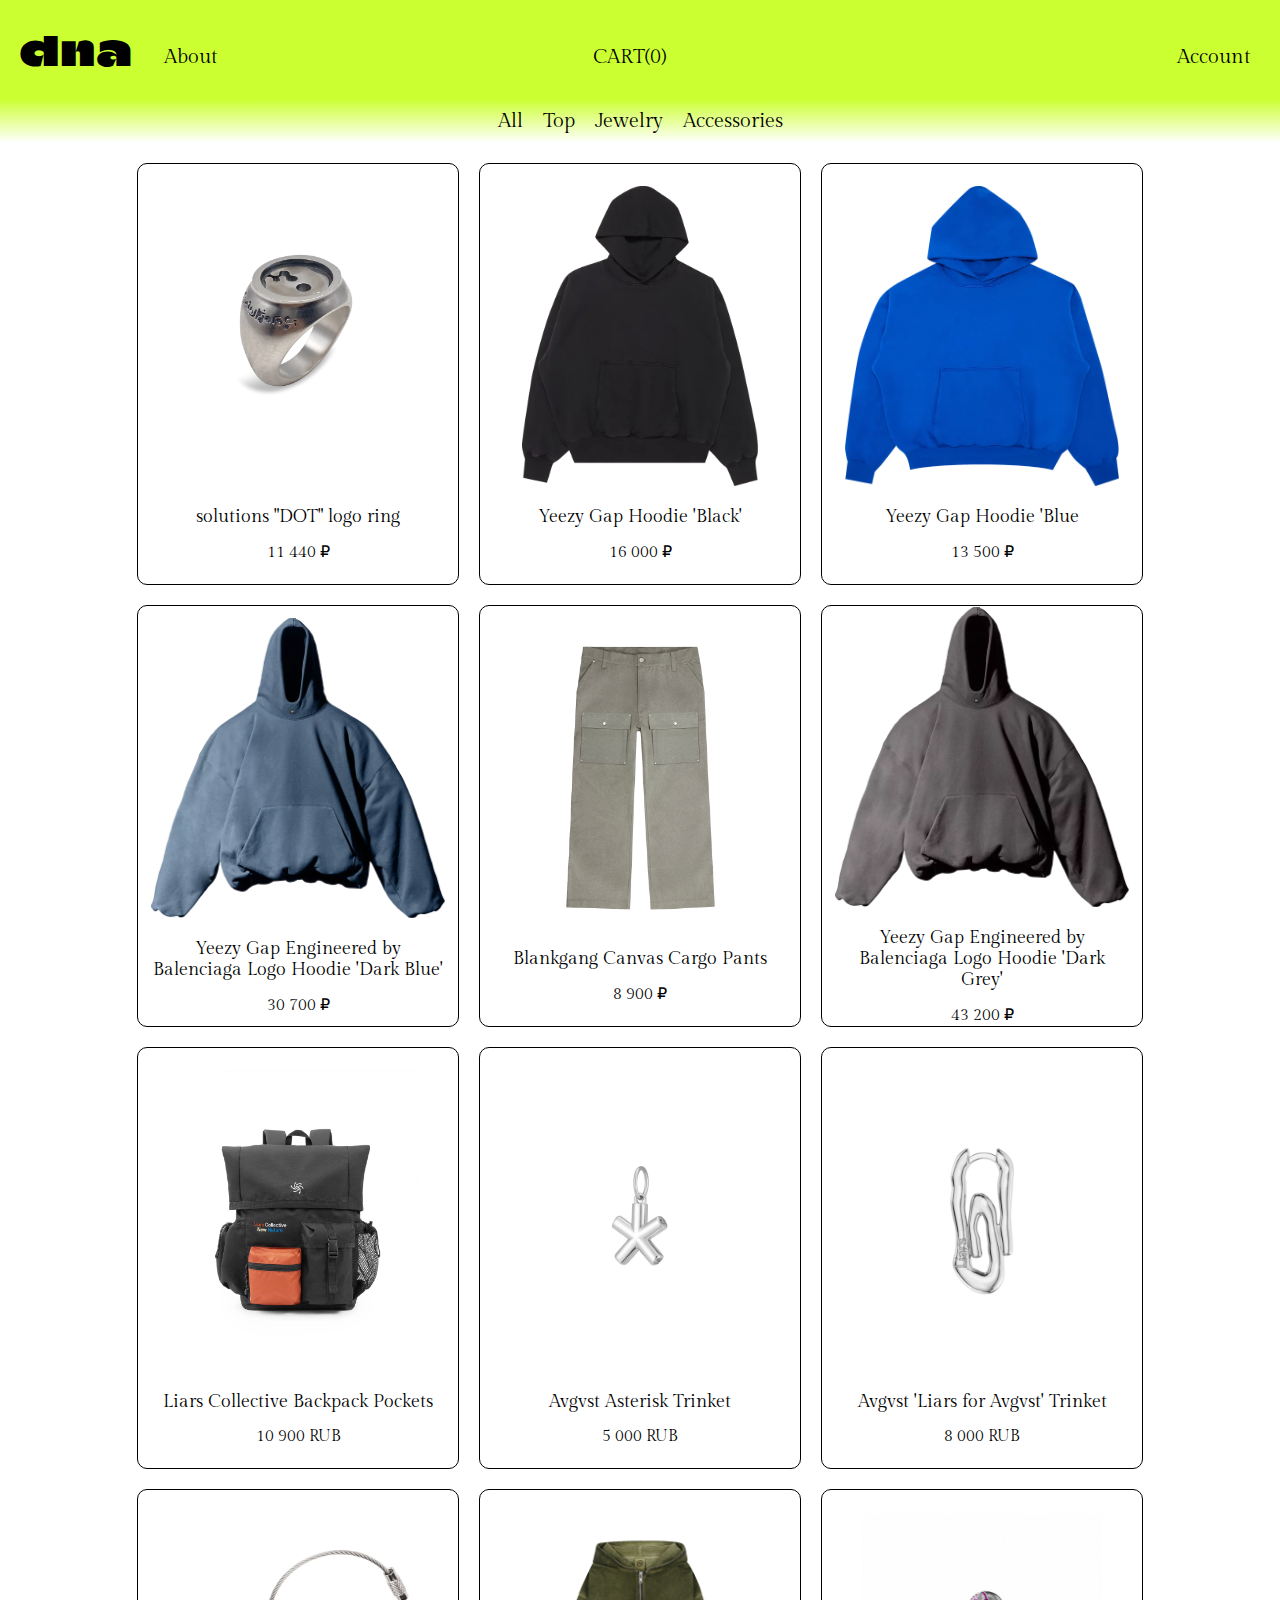
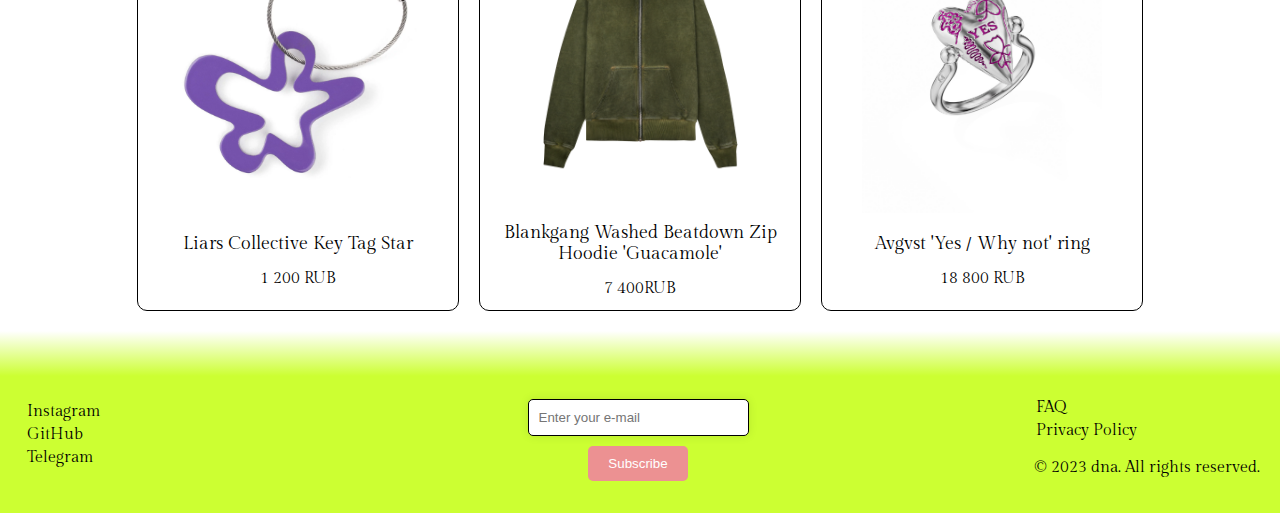
==== index.html @ d24fc2c5 "feat: add lab-2" ====
<!DOCTYPE html>
<html lang="ru">
<head>
    <link rel="stylesheet" href="css/style.css">
    <link rel="preconnect" href="https://fonts.googleapis.com">
    <link rel="preconnect" href="https://fonts.gstatic.com" crossorigin>
    <link href="https://fonts.googleapis.com/css2?family=Climate+Crisis&family=Gilda+Display&display=swap" rel="stylesheet">
    <meta charset="UTF-8">
    <meta name="description" content="dna clothing online store">
    <meta name="keywords" content="dna, clothing store, design, спб, clothes">
    <meta name="author" content="Daniil Kurepin">
    <title>dna</title>
</head>
    <body>
    <header class="header">
            <div class="header__logo">
                <a href="index.html">
                    <h1>dna</h1>
                </a>
            </div>
            <nav class="header__navbar">
                <a href="#" class="header__navbar_about">About</a>
                <a href="#" class="header__navbar_cart">CART(0)</a>
                <a href="#" class="header__navbar_account">Account</a>
            </nav>
    </header>
    <main>
        <nav class="main__navbar" align="center">
            <a href="#" class="main__navbar_all">All</a>
            <a href="#" class="main__navbar_top">Top</a>
            <a href="#" class="main__navbar_jewelry">Jewelry</a>
            <a href="#" class="main__navbar_accessories">Accessories </a>
        </nav>

        <div class="main__catalog">
            <div class="main__grid-list">
                <div class="main__grid-list_item">
                    <a href="#">
                        <img src="images/solutionsDotMainRing.webp" alt="Товар 1">
                    </a>
                    <h3>solutions "DOT" logo ring</h3>
                    <p>11 440 ₽</p>
                </div>
                <div class="main__grid-list_item">
                    <a href="#">
                        <img src="images/826446_00.png.webp" alt="Товар 2">
                    </a>
                    <h3>Yeezy Gap Hoodie 'Black'</h3>
                    <p>16 000 ₽</p>
                </div>
                <div class="main__grid-list_item">
                    <a href="#">
                        <img src="images/826447_00.png.webp" alt="Товар 3">
                    </a>
                    <h3>Yeezy Gap Hoodie 'Blue</h3>
                    <p>13 500 ₽</p>
                </div>
                <div class="main__grid-list_item">
                    <a href="#">
                        <img src="images/950492_00.png.webp" alt="Товар 4">
                    </a>
                    <h3>Yeezy Gap Engineered by Balenciaga Logo Hoodie 'Dark Blue'</h3>
                    <p>30 700 ₽</p>
                </div>
                <div class="main__grid-list_item">
                    <a href="#">
                        <img src="images/bgCargoPant.png" alt="Товар 4">
                    </a>
                    <h3>Blankgang Canvas Cargo Pants</h3>
                    <p>8 900 ₽</p>
                </div>
                <div class="main__grid-list_item">
                    <a href="#">
                        <img src="images/950494_00.png.webp" alt="Товар 4">
                    </a>
                    <h3>Yeezy Gap Engineered by Balenciaga Logo Hoodie 'Dark Grey'</h3>
                    <p>43 200 ₽</p>
                </div>
                <div class="main__grid-list_item">
                    <a href="#">
                        <img src="images/liarsBackPack.jpeg" alt="Товар 4">
                    </a>
                    <h3>Liars Collective Backpack Pockets</h3>
                    <p>10 900 RUB</p>
                </div>
                <div class="main__grid-list_item">
                    <a href="#">
                        <img src="images/jewAsterisk.webp" alt="Товар 4">
                    </a>
                    <h3>Avgvst Asterisk Trinket</h3>
                    <p>5 000 RUB</p>
                </div>
                <div class="main__grid-list_item">
                    <a href="#">
                        <img src="images/liarsEar.jpeg" alt="Товар 4">
                    </a>
                    <h3>Avgvst 'Liars for Avgvst' Trinket</h3>
                    <p>8 000 RUB</p>
                </div>
                <div class="main__grid-list_item">
                    <a href="#">
                        <img src="images/liarsKeyTag.jpeg" alt="Товар 4">
                    </a>
                    <h3>Liars Collective Key Tag Star</h3>
                    <p>1 200 RUB</p>
                </div>
                <div class="main__grid-list_item">
                    <a href="#">
                        <img src="images/bgHoodie.png" alt="Товар 4">
                    </a>
                    <h3>Blankgang Washed Beatdown Zip Hoodie 'Guacamole'</h3>
                    <p>7 400RUB</p>
                </div>
                <div class="main__grid-list_item">
                    <a href="#">
                        <img src="images/ringYes.jpeg" alt="Товар 4">
                    </a>
                    <h3>Avgvst 'Yes / Why not' ring</h3>
                    <p>18 800 RUB</p>
                </div>
                
            </div>
        </div>
    </main>
    <footer>
        <div class="footer__gradient"></div>
        <div class="footer">
            <div class="footer__social">
                <a href="#" class="footer__social_instagram">Instagram</a>
                <a href="#" class="footer__social_github">GitHub</a>
                <a href="#" class="footer__social_telegram">Telegram</a>
            </div>
            <div class="footer__newsletter">
                <form>
                    <input type="email" placeholder="Enter your e-mail">
                    <input type="submit" value="Subscribe">
                </form>
            </div>
            <div class="footer__info">
                <a href="#" class="footer__info_FAQ">FAQ</a>
                <a href="#" class="footer__info_privacy">Privacy Policy</a>
                <p>© 2023 dna. All rights reserved.</p>
            </div>
        </div>
    </footer>
    </body>
</html>
---- css/style.css ----
body {
    padding: 0;
    margin: 0;
    font-family: 'Gilda Display', serif;
    color: #000;
    font-size: 16px;
}
h1, h2, h3, h4, h5, h6 {
    padding: 0;
    margin: 0;
}

ul, li {
    display: block;
}
/* Header */
.header {
    display: flex;
    align-items: center;
    background-color: #ccff32;
    padding: 10px;
}

.header__logo {
    font-family: 'Climate Crisis', cursive;
    font-size: 20px;
    letter-spacing: 3px;
    color: #000;
    padding: 10px;
}

.header a {
    color: #000;
    font-size: 20px;
    text-decoration: none;
    display: inline-block;

}

.header__navbar {
    display: flex;
    width: 100%;
    padding: 10px 10px 10px 10px;
    justify-content: space-between;
    margin-top: 15px;

}

.header__navbar_about {
    padding: 10px;

}

.header__navbar_cart {
    padding: 10px;
    margin-right: 135px;
}

.header__navbar_account {
    padding: 10px;
}

.header__navbar a:hover {
    /*color: #ff69b4;*/
    color: #EC9192;
    transition: 0.2s;
}

.header__logo a {
    transition: 0.2s;
}

.header__logo a:hover {
    color: #EC9192;
    transform: scale(1.1);
}

/* Main */

.main {
    display: flex;
    align-items: center;
}

.main__navbar {
    background: linear-gradient(to bottom, #ccff32, #fff);
    display: flex;
    align-items: center;
    justify-content: center;
}

.main__navbar a {
    color: #000;
    font-size: 20px;
    text-decoration: none;
    display: inline-block;
    padding: 10px;
}

.main__navbar a:hover {
    color: #EC9192;
    transition: 0.2s;
}

.main__grid-list {
    display: flex;
    flex-wrap: wrap;
    padding: 10px;
    justify-content: center;
}

.main__grid-list_item img {
    width: auto;
    height: 300px;
    padding: 10px;
}

.main__grid-list_item {
    display: flex;
    flex-direction: column;
    align-items: center;
    justify-content: center;
    width: 300px;
    height: 400px;
    background-color: #fff;
    border: 1px solid #000;
    border-radius: 10px;
    margin: 10px;
    padding: 10px;
}

.main__grid-list_item h3 {
    font-size: 18px;
    font-weight: 400;
    padding: 5px;
    justify-content: space-between;
    text-align: center;
    color: #000;
    text-decoration: none;
}

.main__grid-list_item p {
    font-size: 16px;
    font-weight: 300;
    margin: 10px;
}

/* Footer */

.footer {
    display: flex;
    align-items: center;
    horiz-align: center;
    justify-content: space-between;
    background-color: #ccff32;
    padding: 10px;
}

.footer__gradient {
    background: linear-gradient(to top, #ccff32, #fff);
    display: flex;
    align-items: center;
    justify-content: center;
    width: 100%;
    height: 45px;
}

.footer__social {
    display: grid;
    padding: 10px;
    margin-bottom: 20px;
}

.footer__social a {
    color: #000;
    font-size: 16px;
    text-decoration: none;
    padding: 2px;
    font-weight: 400;
    margin-left: 5px;
}

.footer__social a:hover {
    color: #EC9192;
    transition: 0.2s;
}


.footer__newsletter {
    padding: 5px;
    margin-left: 140px;
}

.footer__newsletter form {
    display: flex;
    flex-direction: column;
    align-items: center;
}

.footer__newsletter input {
    margin-bottom: 10px;
}

.footer__newsletter input[type="email"] {
    width: 100%;
    padding: 10px;
    border: 1px solid #000;
    border-radius: 5px;
    box-shadow: 0 0 10px rgba(0,0,0,0.1);
}

.footer__newsletter input[type="submit"] {
    background-color: #EC9192;
    color: #fff;
    padding: 10px 20px;
    border: none;
    border-radius: 5px;
    cursor: pointer;
}

.footer__newsletter input[type="submit"]:hover {
    background-color: #000;
    transition: background-color 0.3s;
}

.footer__info {
    display: grid;
    padding: 10px;
}

.footer__info a {
    color: #000;
    font-size: 16px;
    text-decoration: none;
    padding: 2px;
    font-weight: 400;
}

.footer__info a:hover {
    color: #EC9192;
    transition: 0.2s;
}
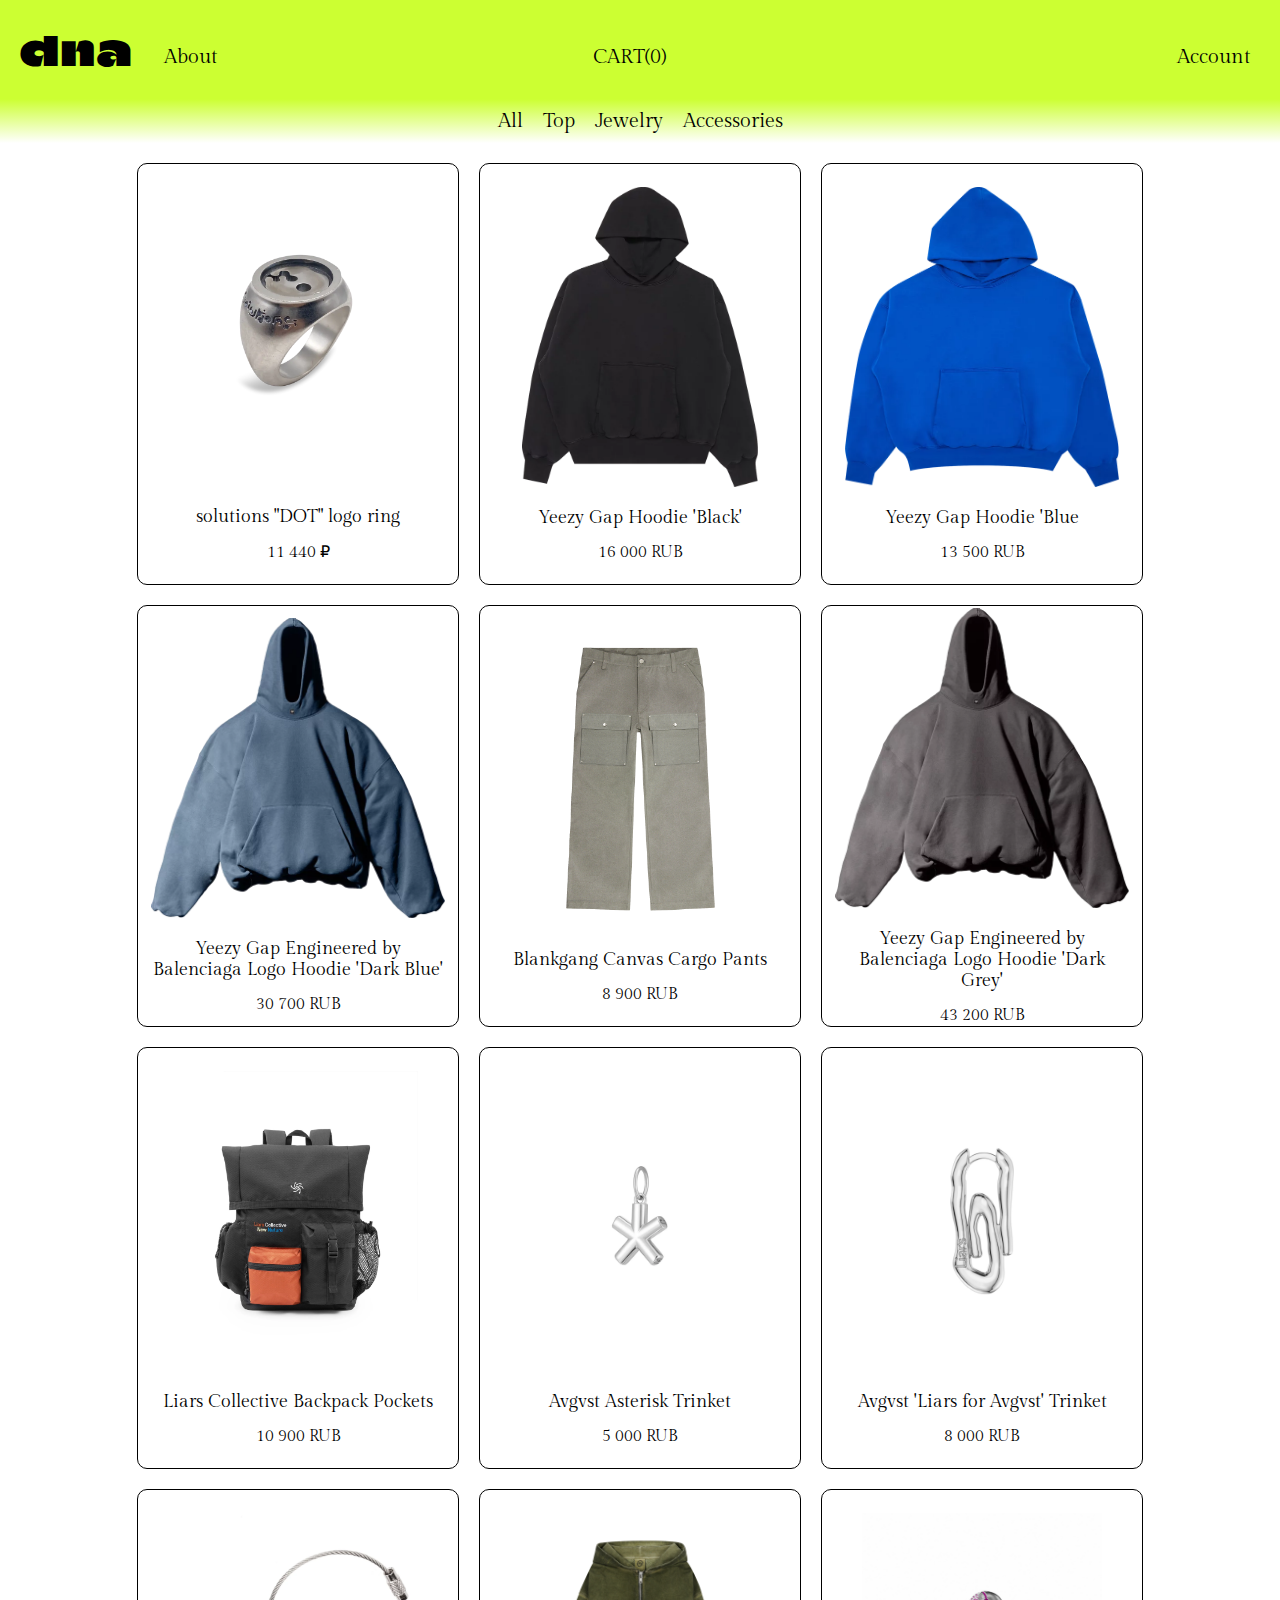
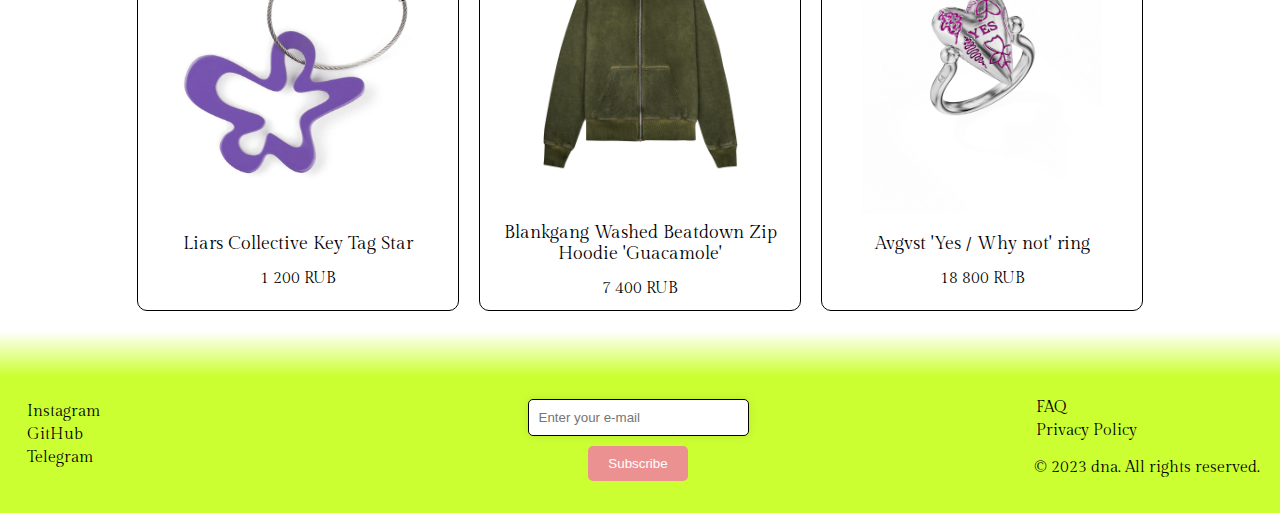
==== commit db02bbf2: "fix: units fixed in html" ====
--- a/index.html
+++ b/index.html
@@ -46,35 +46,35 @@
                         <img src="images/826446_00.png.webp" alt="Товар 2">
                     </a>
                     <h3>Yeezy Gap Hoodie 'Black'</h3>
-                    <p>16 000 ₽</p>
+                    <p>16 000 RUB</p>
                 </div>
                 <div class="main__grid-list_item">
                     <a href="#">
                         <img src="images/826447_00.png.webp" alt="Товар 3">
                     </a>
                     <h3>Yeezy Gap Hoodie 'Blue</h3>
-                    <p>13 500 ₽</p>
+                    <p>13 500 RUB</p>
                 </div>
                 <div class="main__grid-list_item">
                     <a href="#">
                         <img src="images/950492_00.png.webp" alt="Товар 4">
                     </a>
                     <h3>Yeezy Gap Engineered by Balenciaga Logo Hoodie 'Dark Blue'</h3>
-                    <p>30 700 ₽</p>
+                    <p>30 700 RUB</p>
                 </div>
                 <div class="main__grid-list_item">
                     <a href="#">
                         <img src="images/bgCargoPant.png" alt="Товар 4">
                     </a>
                     <h3>Blankgang Canvas Cargo Pants</h3>
-                    <p>8 900 ₽</p>
+                    <p>8 900 RUB</p>
                 </div>
                 <div class="main__grid-list_item">
                     <a href="#">
                         <img src="images/950494_00.png.webp" alt="Товар 4">
                     </a>
                     <h3>Yeezy Gap Engineered by Balenciaga Logo Hoodie 'Dark Grey'</h3>
-                    <p>43 200 ₽</p>
+                    <p>43 200 RUB</p>
                 </div>
                 <div class="main__grid-list_item">
                     <a href="#">
@@ -109,7 +109,7 @@
                         <img src="images/bgHoodie.png" alt="Товар 4">
                     </a>
                     <h3>Blankgang Washed Beatdown Zip Hoodie 'Guacamole'</h3>
-                    <p>7 400RUB</p>
+                    <p>7 400 RUB</p>
                 </div>
                 <div class="main__grid-list_item">
                     <a href="#">
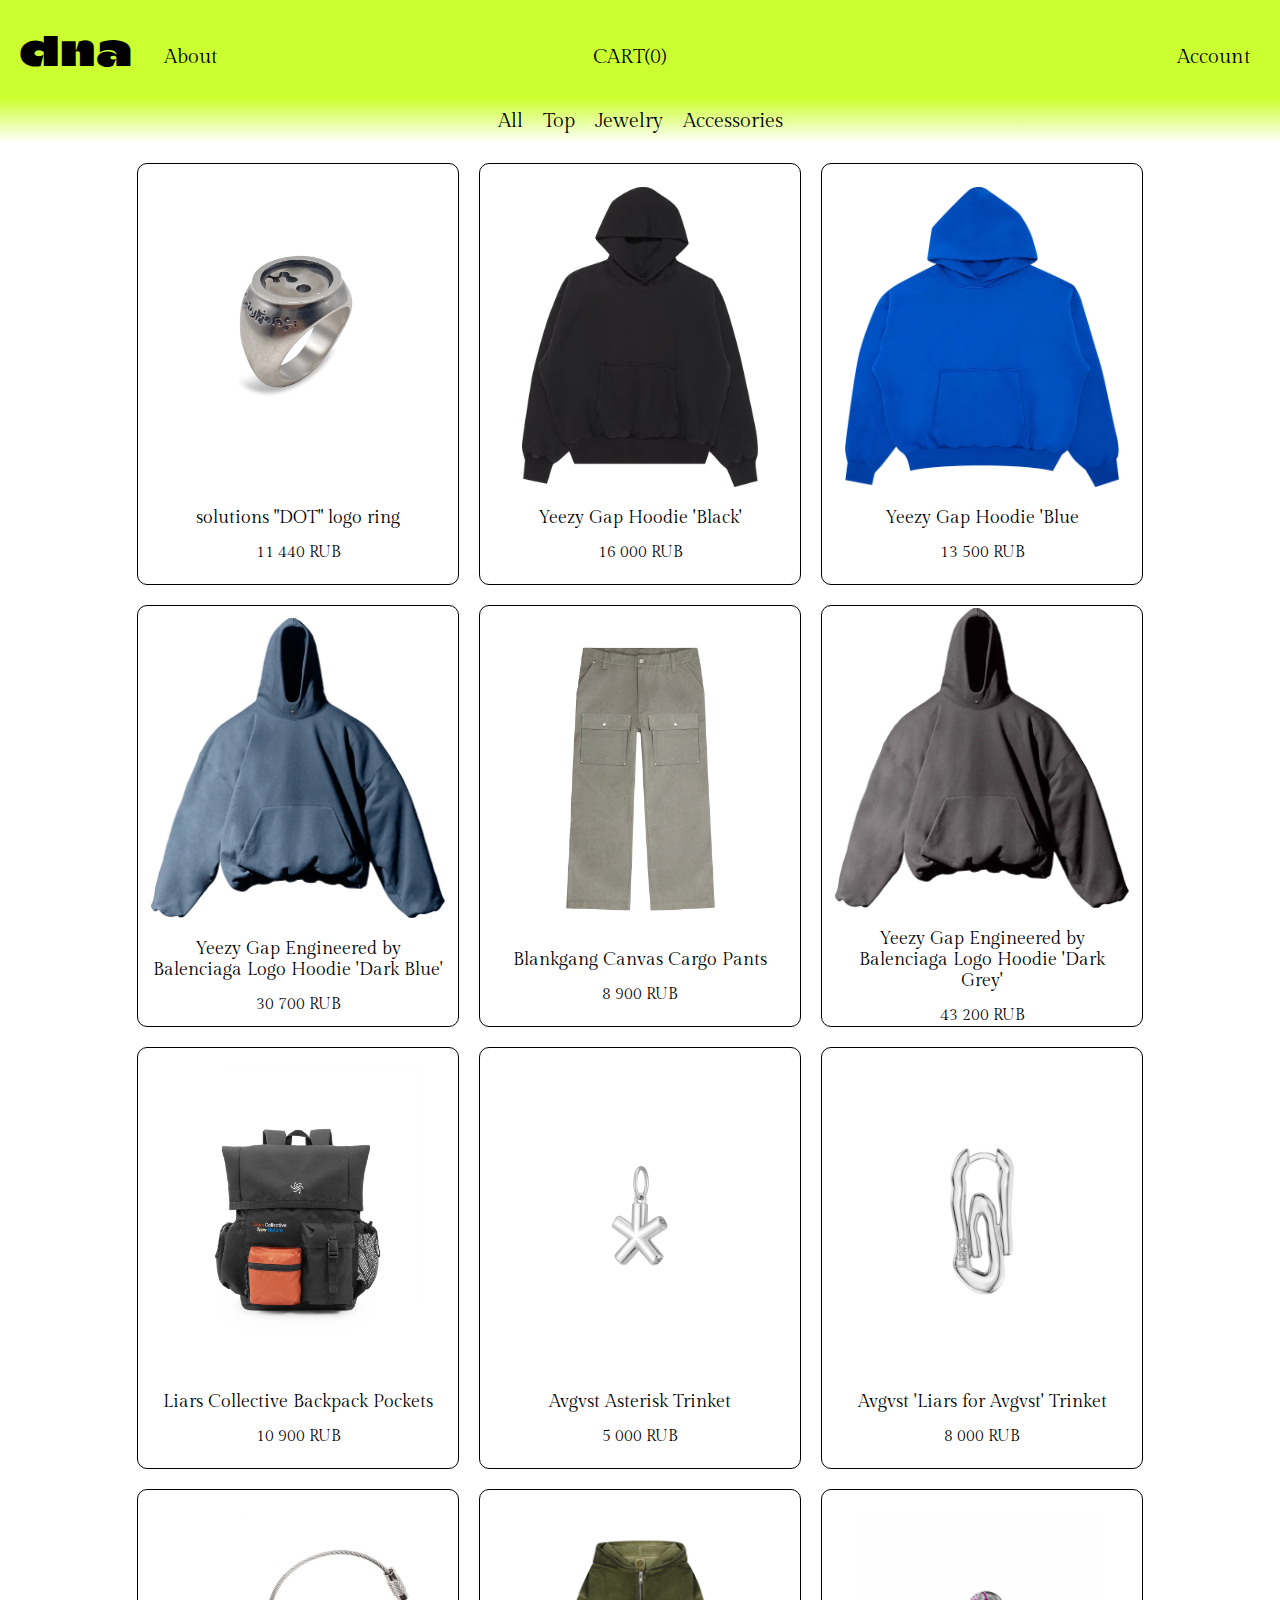
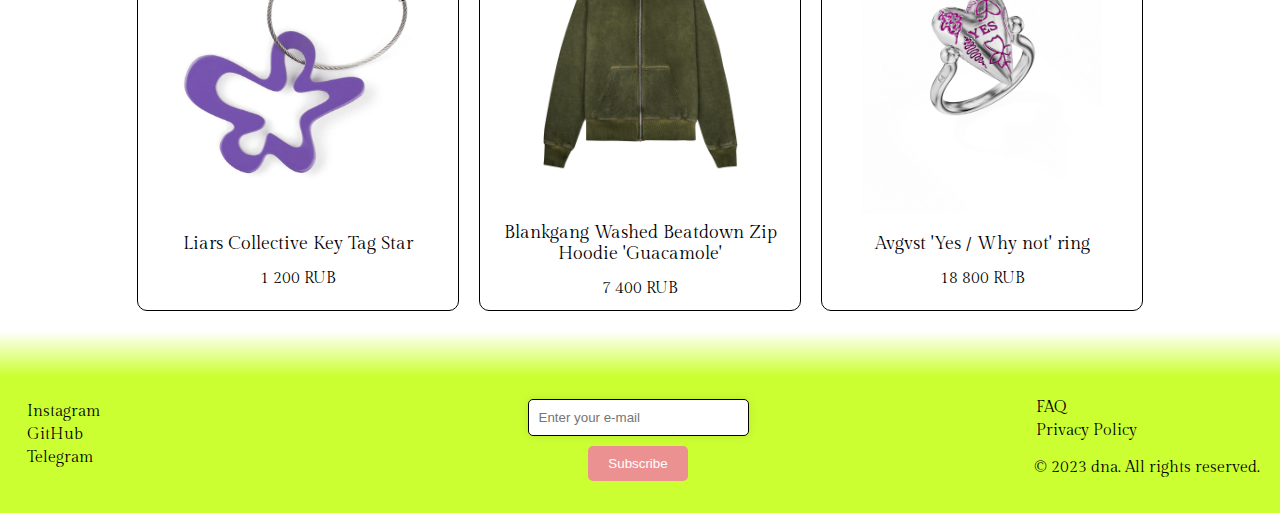
==== commit f612c0c7: "fix: fix lab-2 html" ====
--- a/index.html
+++ b/index.html
@@ -39,7 +39,7 @@
                         <img src="images/solutionsDotMainRing.webp" alt="Товар 1">
                     </a>
                     <h3>solutions "DOT" logo ring</h3>
-                    <p>11 440 ₽</p>
+                    <p>11 440 RUB</p>
                 </div>
                 <div class="main__grid-list_item">
                     <a href="#">
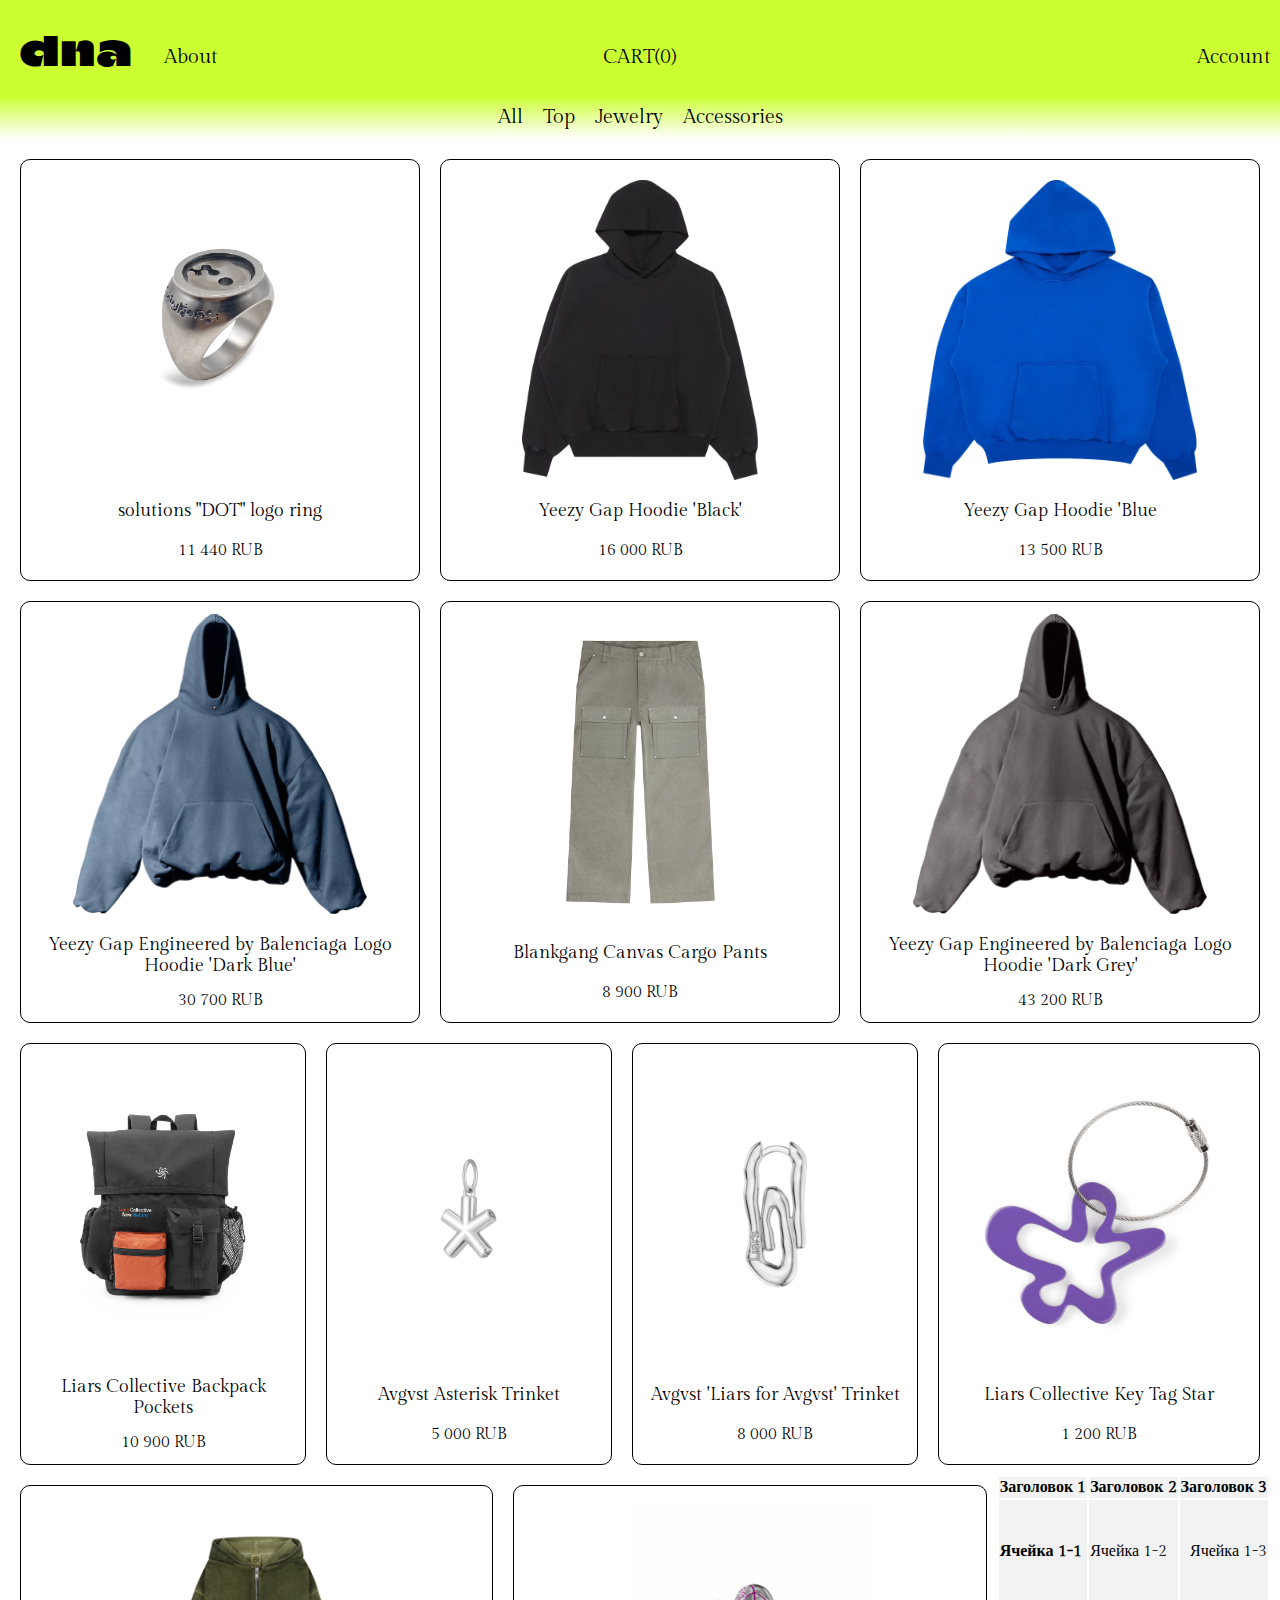
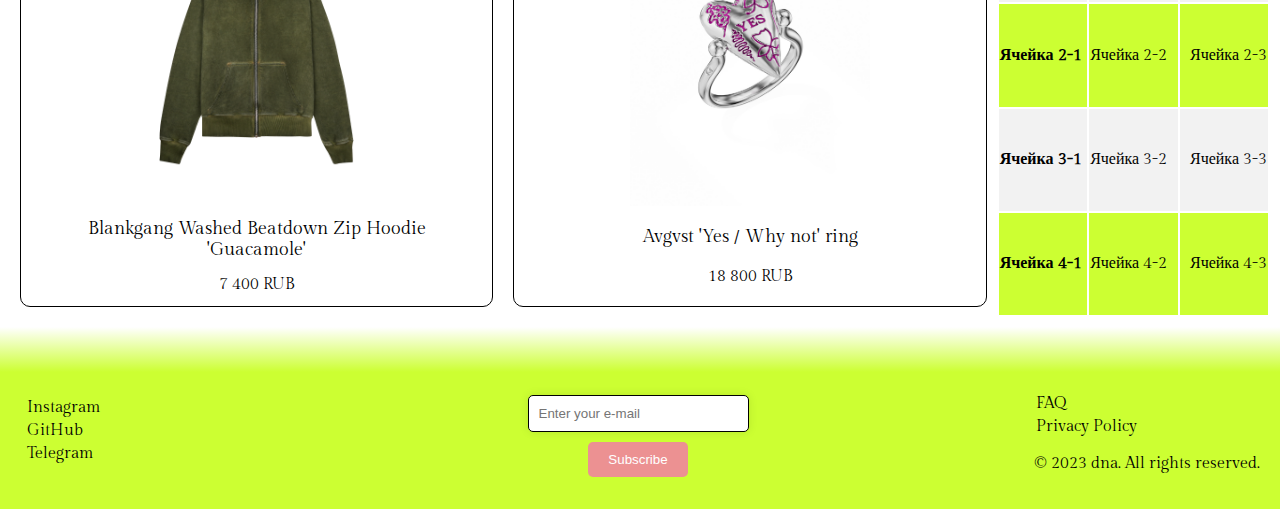
==== commit e329d145: "fix: added table nts and pos abs lab-3" ====
--- a/index.html
+++ b/index.html
@@ -118,7 +118,39 @@
                     <h3>Avgvst 'Yes / Why not' ring</h3>
                     <p>18 800 RUB</p>
                 </div>
-                
+
+                <table>
+                    <thead>
+                    <tr>
+                        <th>Заголовок 1</th>
+                        <th>Заголовок 2</th>
+                        <th>Заголовок 3</th>
+                    </tr>
+                    </thead>
+                    <tbody>
+                    <tr>
+                        <td>Ячейка 1-1</td>
+                        <td>Ячейка 1-2</td>
+                        <td>Ячейка 1-3</td>
+                    </tr>
+                    <tr>
+                        <td>Ячейка 2-1</td>
+                        <td>Ячейка 2-2</td>
+                        <td>Ячейка 2-3</td>
+                    </tr>
+                    <tr>
+                        <td>Ячейка 3-1</td>
+                        <td>Ячейка 3-2</td>
+                        <td>Ячейка 3-3</td>
+                    </tr>
+                    <tr>
+                    <td>Ячейка 4-1</td>
+                        <td>Ячейка 4-2</td>
+                        <td>Ячейка 4-3</td>
+                    </tr>
+                    </tbody>
+                </table>
+
             </div>
         </div>
     </main>
--- a/css/style.css
+++ b/css/style.css
@@ -1,3 +1,102 @@
+@media screen and (max-width: 768px) {
+    .header__navbar_about {
+        display: none;
+    }
+
+    .header__navbar_cart {
+        margin-right: 50px;
+    }
+
+    .header__navbar_account {
+        display: none;
+    }
+
+    .main__grid-list_item {
+        width: 50%;
+        height: auto;
+    }
+
+    .main__grid-list_item img {
+        width: 50%;
+        height: auto;
+        position: relative;
+    }
+
+    .footer__newsletter {
+        margin-left: 0;
+        margin-right: 0;
+    }
+
+    .footer__info {
+        grid-template-columns: repeat(2, 1fr);
+        grid-template-rows: repeat(2, auto);
+        grid-gap: 10px;
+    }
+}
+
+@media only screen and (max-width: 768px) {
+    .footer__social,
+    .footer__newsletter,
+    .footer__info {
+        display: flex;
+        flex-wrap: wrap;
+        justify-content: center;
+        align-items: center;
+        padding: 5px;
+    }
+
+    .footer__social a,
+    .footer__info a {
+        font-size: 14px;
+    }
+
+    .footer__newsletter {
+        margin-top: 10px;
+        margin-left: 0;
+        margin-right: 0;
+        width: 100%;
+    }
+
+    .footer__newsletter form {
+        width: 50%;
+    }
+
+    .footer__newsletter input[type="email"] {
+        width: 100%;
+        font-size: 14px;
+        padding: 5px;
+    }
+
+    .footer__newsletter input[type="submit"] {
+        padding: 5px 10px;
+        font-size: 14px;
+    }
+
+    .footer__info {
+        grid-template-columns: repeat(1, 1fr);
+        grid-gap: 10px;
+        margin-top: 10px;
+        margin-bottom: 10px;
+    }
+}
+
+@media screen and (max-width: 480px) {
+    .header__navbar_cart {
+        display: none;
+    }
+
+    .footer__newsletter {
+        margin-left: 0;
+        margin-right: 0;
+    }
+
+    .footer__info {
+        grid-template-columns: repeat(1, 1fr);
+        grid-template-rows: repeat(4, auto);
+        grid-gap: 10px;
+    }
+}
+
 body {
     padding: 0;
     margin: 0;
@@ -13,8 +112,14 @@
 ul, li {
     display: block;
 }
+
 /* Header */
 .header {
+    position: fixed;
+    top: 0;
+    left: 0;
+    width: 100%;
+
     display: flex;
     align-items: center;
     background-color: #ccff32;
@@ -83,6 +188,7 @@
 }
 
 .main__navbar {
+    margin-top: 95px;
     background: linear-gradient(to bottom, #ccff32, #fff);
     display: flex;
     align-items: center;
@@ -116,6 +222,7 @@
 }
 
 .main__grid-list_item {
+    flex: 1;
     display: flex;
     flex-direction: column;
     align-items: center;
@@ -130,6 +237,7 @@
 }
 
 .main__grid-list_item h3 {
+    flex: 1;
     font-size: 18px;
     font-weight: 400;
     padding: 5px;
@@ -144,6 +252,32 @@
     font-weight: 300;
     margin: 10px;
 }
+/* Применить стиль к каждой нечетной строке таблицы */
+.table {
+    border-collapse: collapse;
+    width: 100%;
+}
+tr {
+    border: 1px solid #000;
+}
+tr:nth-child(odd) {
+    background-color: #f2f2f2;
+}
+
+/* Применить стиль к каждой четной строке таблицы */
+tr:nth-child(even) {
+    background-color: #ccff32;
+}
+
+/* Применить стиль к первой ячейке каждой строки таблицы */
+td:first-child {
+    font-weight: bold;
+}
+
+/* Применить стиль к последней ячейке каждой строки таблицы */
+td:last-child {
+    text-align: right;
+}
 
 /* Footer */
 
@@ -154,6 +288,7 @@
     justify-content: space-between;
     background-color: #ccff32;
     padding: 10px;
+    height: auto;
 }
 
 .footer__gradient {
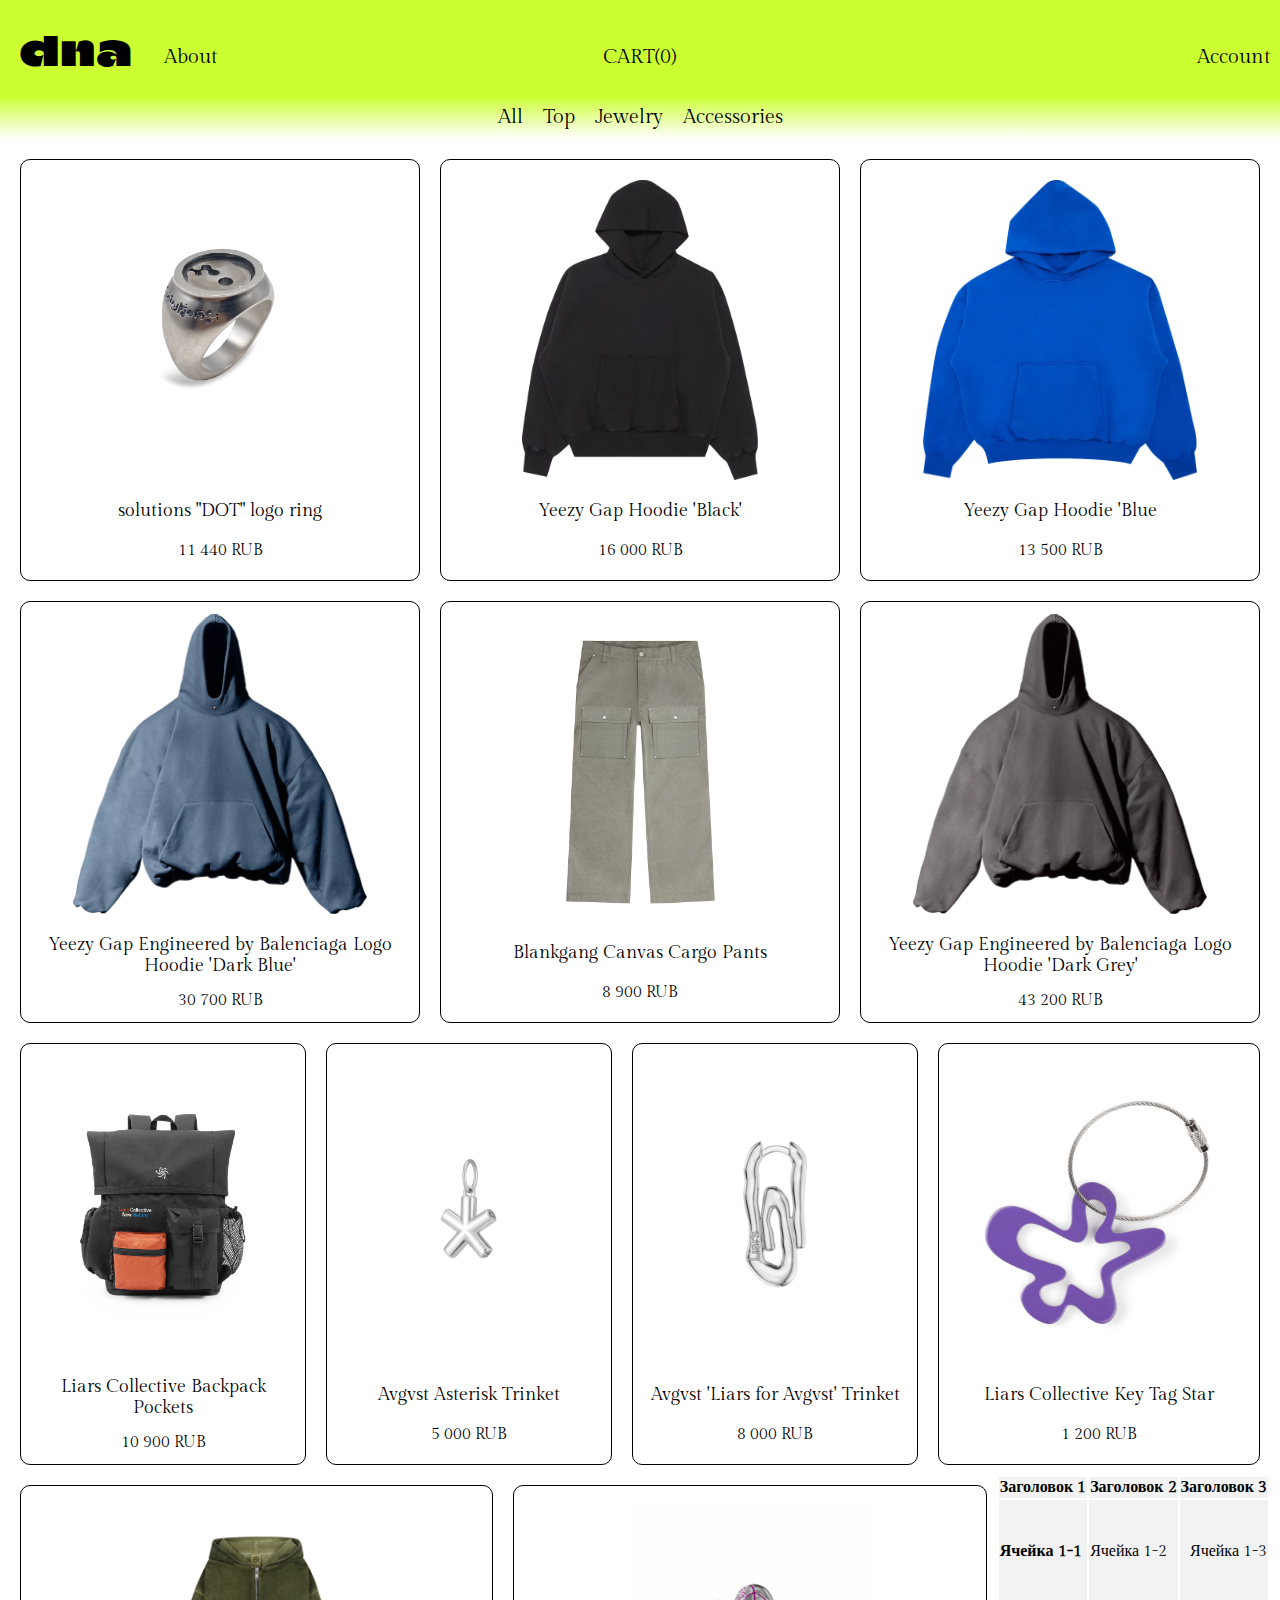
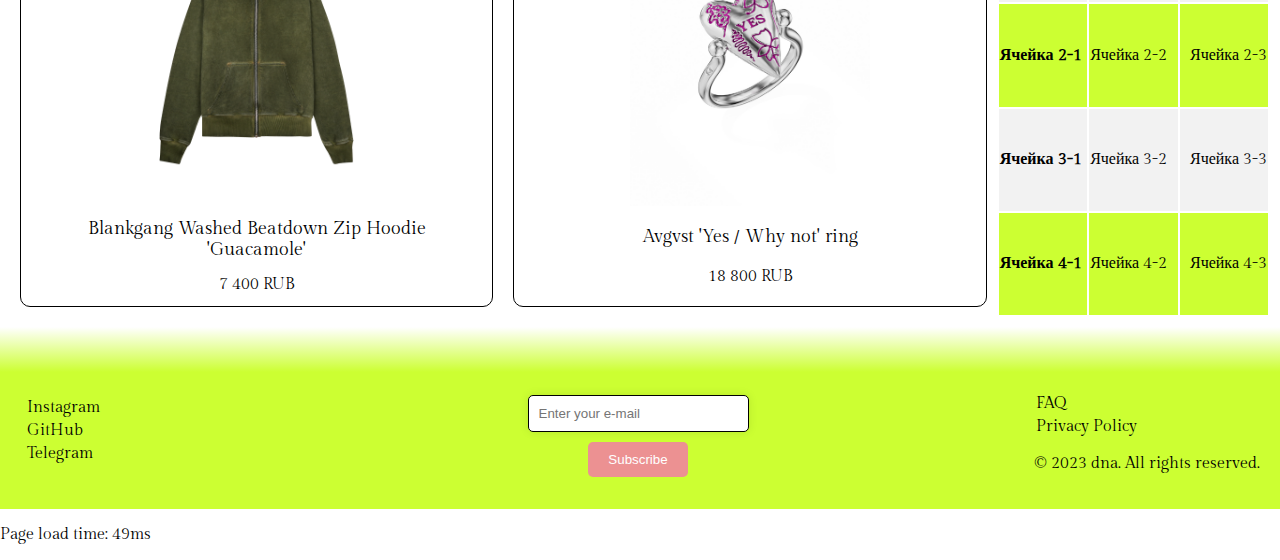
==== commit 6e75a313: "feat: add lab-4" ====
--- a/index.html
+++ b/index.html
@@ -5,6 +5,9 @@
     <link rel="preconnect" href="https://fonts.googleapis.com">
     <link rel="preconnect" href="https://fonts.gstatic.com" crossorigin>
     <link href="https://fonts.googleapis.com/css2?family=Climate+Crisis&family=Gilda+Display&display=swap" rel="stylesheet">
+    <script src="scripts/loadTime.js"></script>
+    <script src="scripts/autoTopScrollButton.js"></script>
+    <script defer src="scripts/activePage.js"></script>
     <meta charset="UTF-8">
     <meta name="description" content="dna clothing online store">
     <meta name="keywords" content="dna, clothing store, design, спб, clothes">
@@ -12,6 +15,9 @@
     <title>dna</title>
 </head>
     <body>
+    <div id="progress">
+        <span id="progress-value">&#8593;</span>
+    </div>
     <header class="header">
             <div class="header__logo">
                 <a href="index.html">
@@ -19,9 +25,9 @@
                 </a>
             </div>
             <nav class="header__navbar">
-                <a href="#" class="header__navbar_about">About</a>
-                <a href="#" class="header__navbar_cart">CART(0)</a>
-                <a href="#" class="header__navbar_account">Account</a>
+                <a href="about.html" class="header__navbar_about">About</a>
+                <a href="cart.html" class="header__navbar_cart">CART(0)</a>
+                <a href="account.html" class="header__navbar_account">Account</a>
             </nav>
     </header>
     <main>
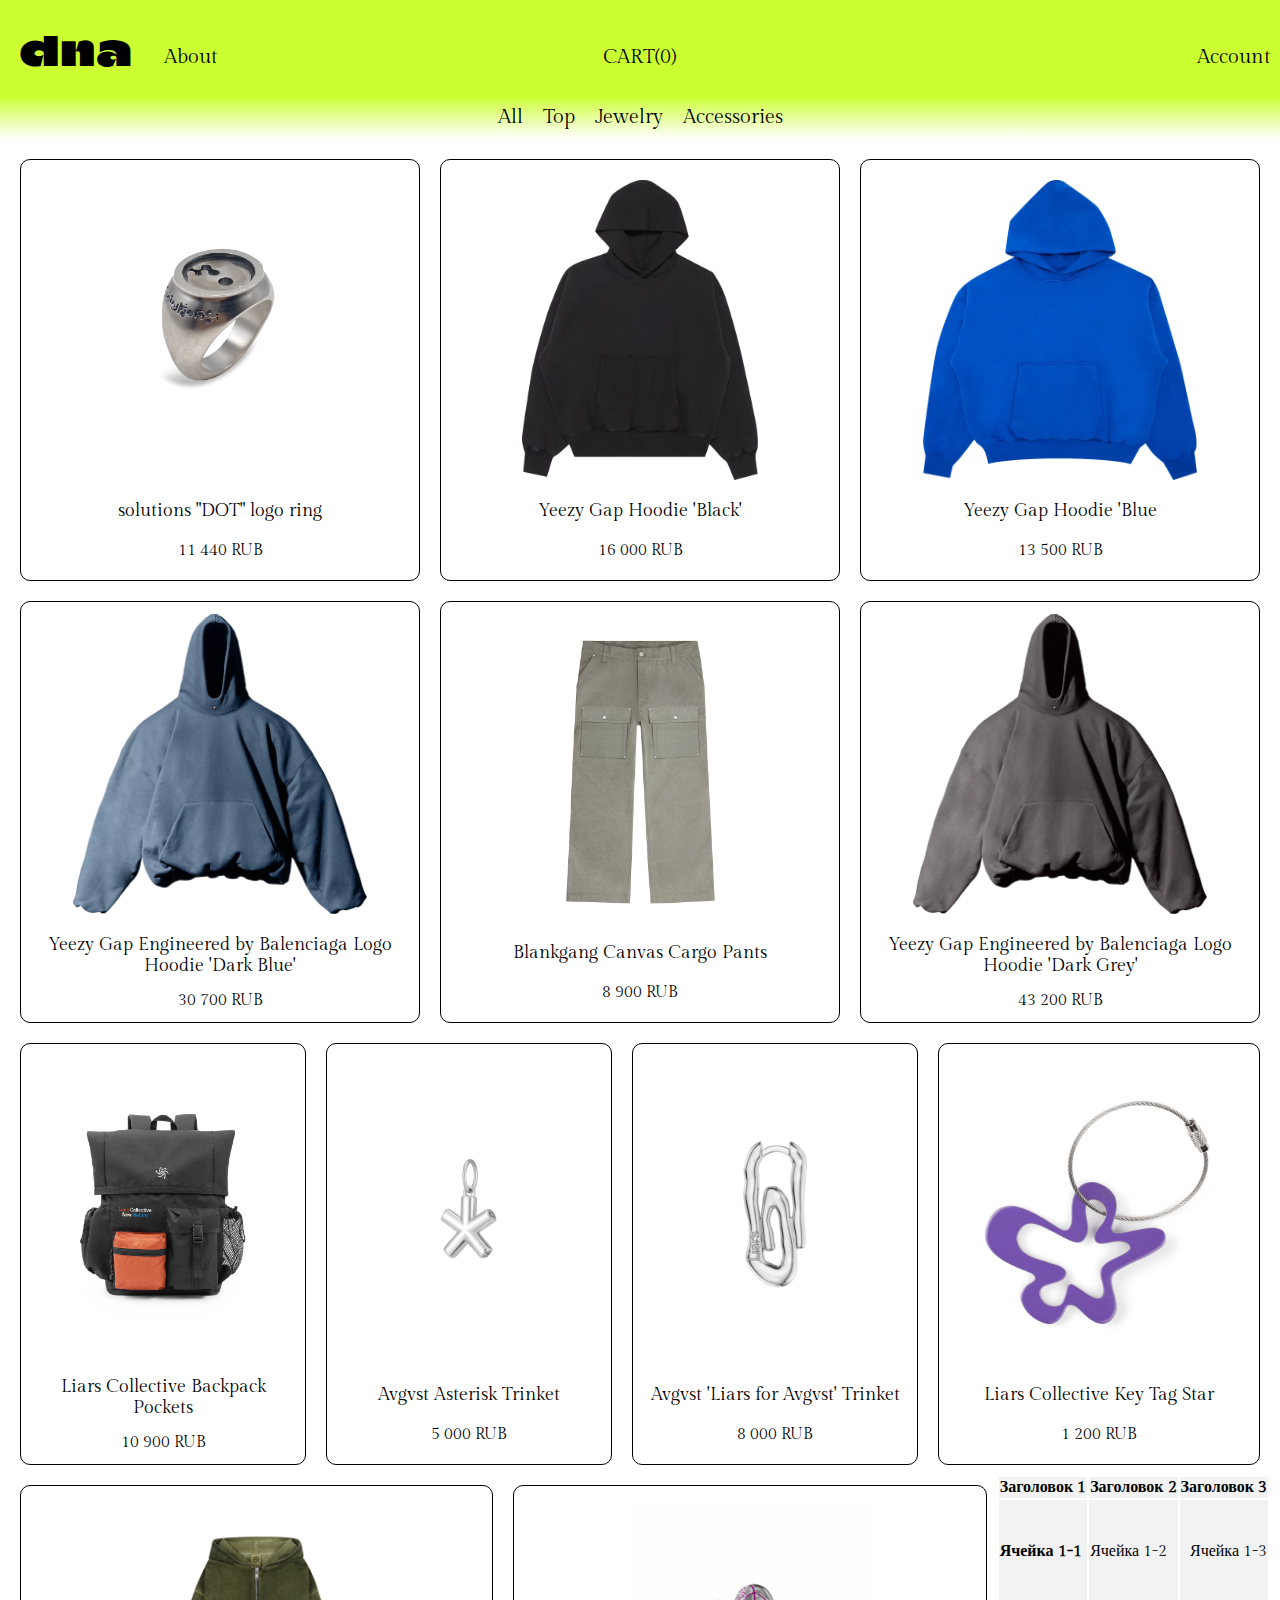
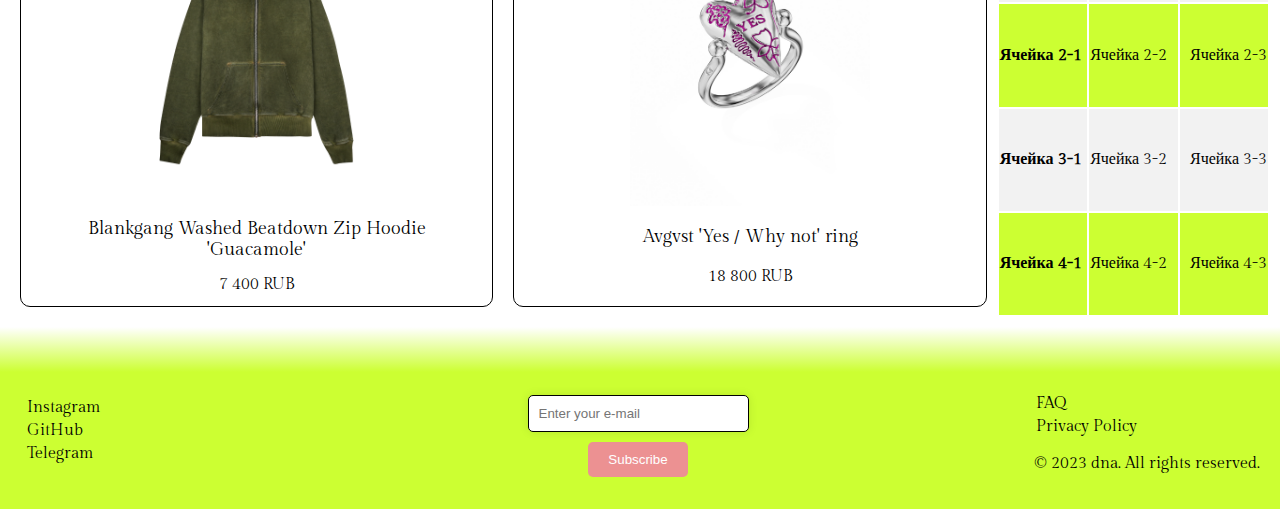
==== commit dbe42c9f: "Merge pull request #3 from DKurepin/lab-3" ====
--- a/index.html
+++ b/index.html
@@ -5,9 +5,6 @@
     <link rel="preconnect" href="https://fonts.googleapis.com">
     <link rel="preconnect" href="https://fonts.gstatic.com" crossorigin>
     <link href="https://fonts.googleapis.com/css2?family=Climate+Crisis&family=Gilda+Display&display=swap" rel="stylesheet">
-    <script src="scripts/loadTime.js"></script>
-    <script src="scripts/autoTopScrollButton.js"></script>
-    <script defer src="scripts/activePage.js"></script>
     <meta charset="UTF-8">
     <meta name="description" content="dna clothing online store">
     <meta name="keywords" content="dna, clothing store, design, спб, clothes">
@@ -15,9 +12,6 @@
     <title>dna</title>
 </head>
     <body>
-    <div id="progress">
-        <span id="progress-value">&#8593;</span>
-    </div>
     <header class="header">
             <div class="header__logo">
                 <a href="index.html">
@@ -25,9 +19,9 @@
                 </a>
             </div>
             <nav class="header__navbar">
-                <a href="about.html" class="header__navbar_about">About</a>
-                <a href="cart.html" class="header__navbar_cart">CART(0)</a>
-                <a href="account.html" class="header__navbar_account">Account</a>
+                <a href="#" class="header__navbar_about">About</a>
+                <a href="#" class="header__navbar_cart">CART(0)</a>
+                <a href="#" class="header__navbar_account">Account</a>
             </nav>
     </header>
     <main>
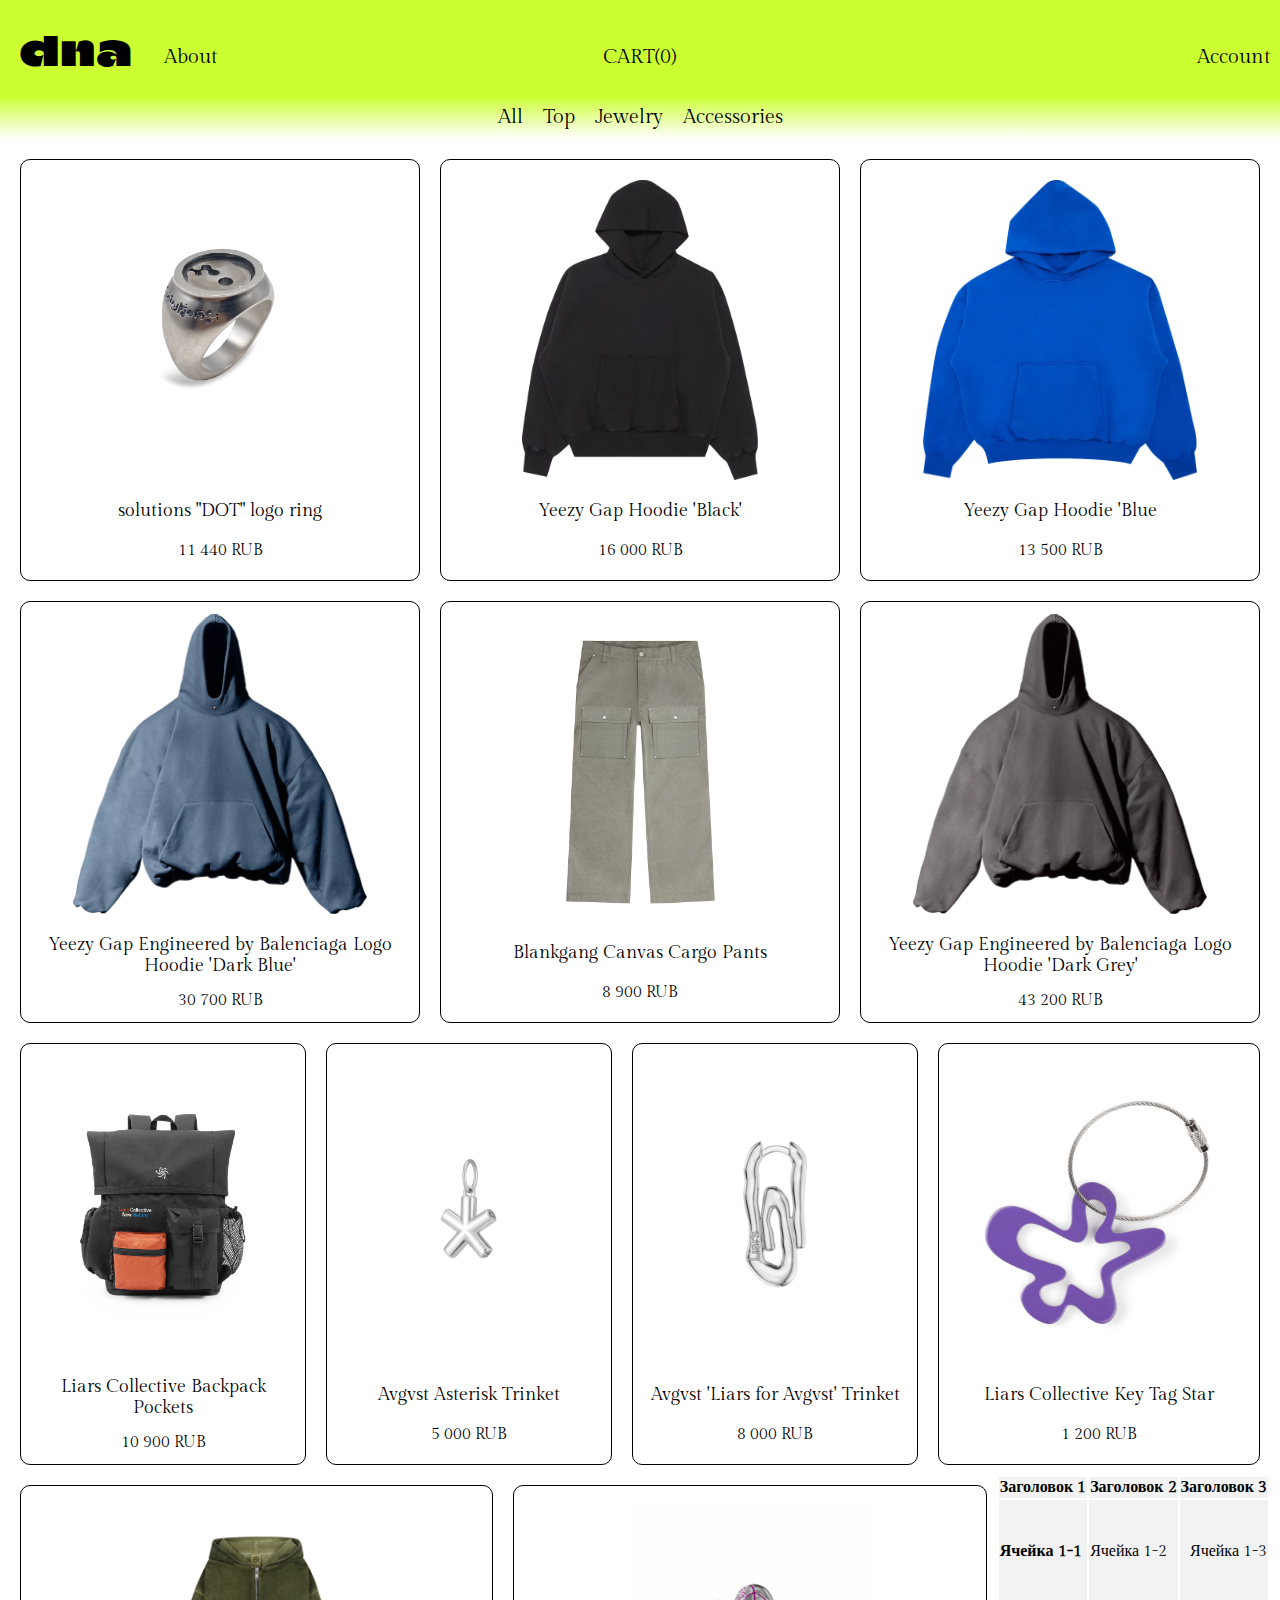
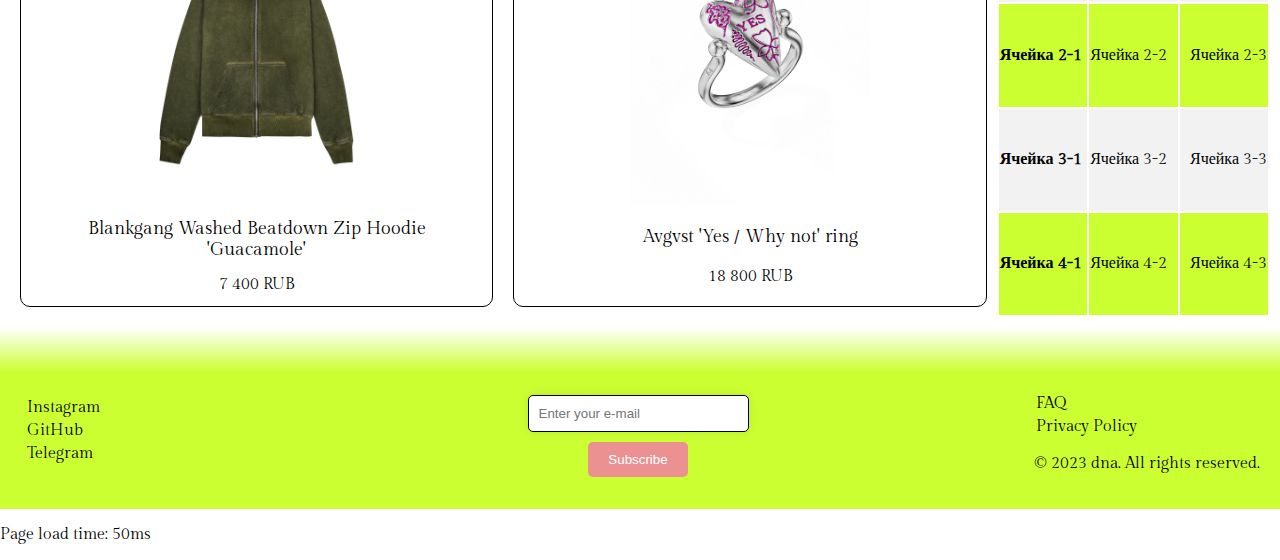
==== commit 617c20b4: "Merge pull request #5 from DKurepin/lab-4" ====
--- a/index.html
+++ b/index.html
@@ -5,6 +5,9 @@
     <link rel="preconnect" href="https://fonts.googleapis.com">
     <link rel="preconnect" href="https://fonts.gstatic.com" crossorigin>
     <link href="https://fonts.googleapis.com/css2?family=Climate+Crisis&family=Gilda+Display&display=swap" rel="stylesheet">
+    <script src="scripts/loadTime.js"></script>
+    <script src="scripts/autoTopScrollButton.js"></script>
+    <script defer src="scripts/activePage.js"></script>
     <meta charset="UTF-8">
     <meta name="description" content="dna clothing online store">
     <meta name="keywords" content="dna, clothing store, design, спб, clothes">
@@ -12,6 +15,9 @@
     <title>dna</title>
 </head>
     <body>
+    <div id="progress">
+        <span id="progress-value">&#8593;</span>
+    </div>
     <header class="header">
             <div class="header__logo">
                 <a href="index.html">
@@ -19,9 +25,9 @@
                 </a>
             </div>
             <nav class="header__navbar">
-                <a href="#" class="header__navbar_about">About</a>
-                <a href="#" class="header__navbar_cart">CART(0)</a>
-                <a href="#" class="header__navbar_account">Account</a>
+                <a href="about.html" class="header__navbar_about">About</a>
+                <a href="cart.html" class="header__navbar_cart">CART(0)</a>
+                <a href="account.html" class="header__navbar_account">Account</a>
             </nav>
     </header>
     <main>
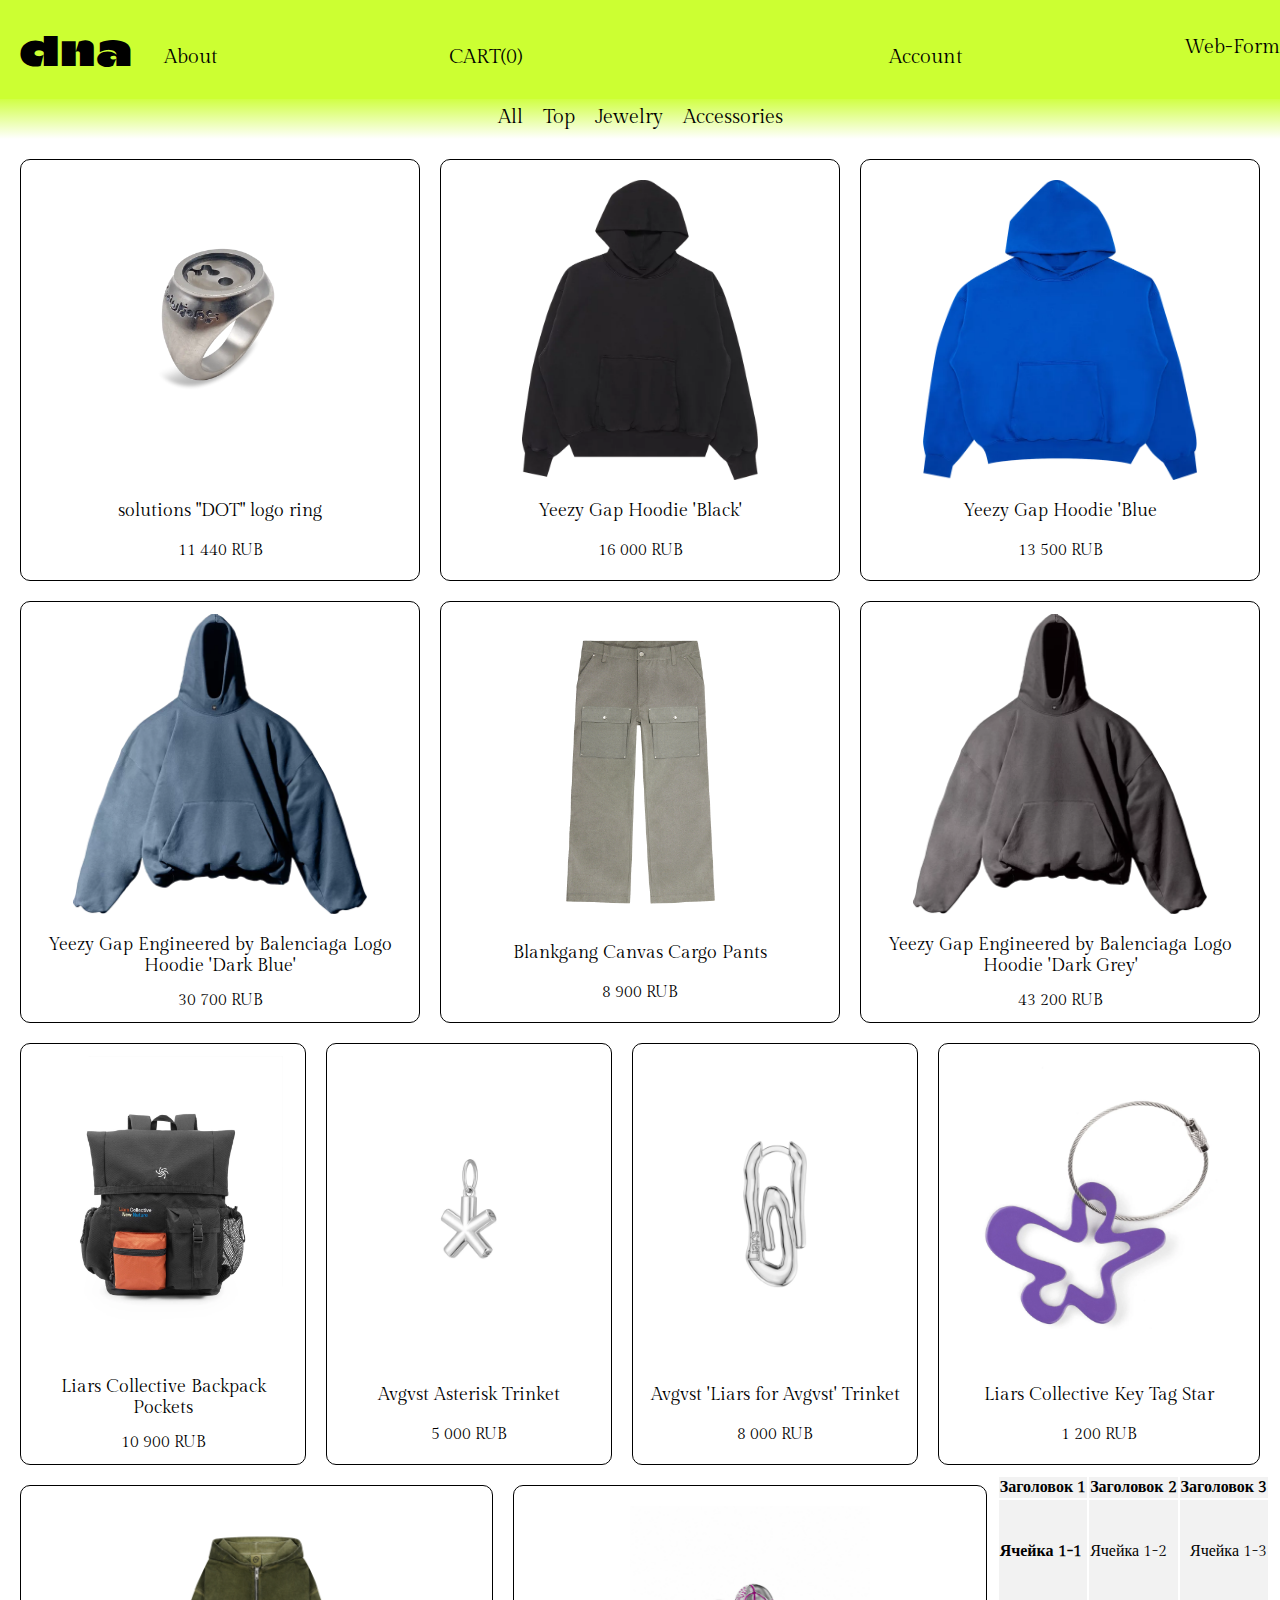
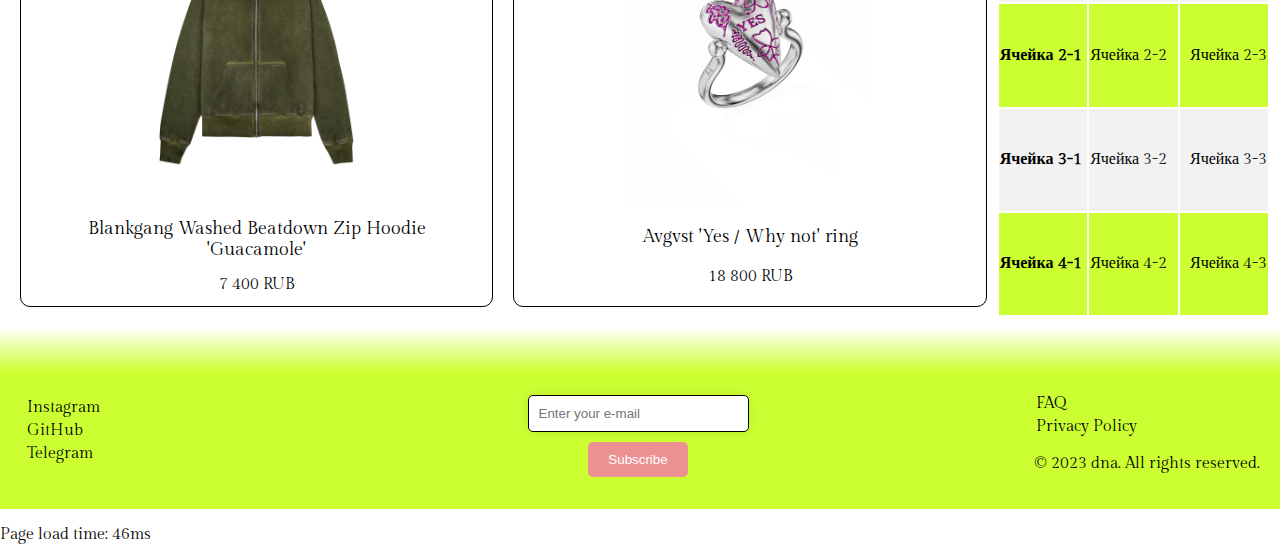
==== commit e7f9fb1a: "feat: add lab-5 web-form" ====
--- a/index.html
+++ b/index.html
@@ -28,6 +28,7 @@
                 <a href="about.html" class="header__navbar_about">About</a>
                 <a href="cart.html" class="header__navbar_cart">CART(0)</a>
                 <a href="account.html" class="header__navbar_account">Account</a>
+                <a href="web-form.html" class="header__navbar_webform">Web-Form</a>
             </nav>
     </header>
     <main>
